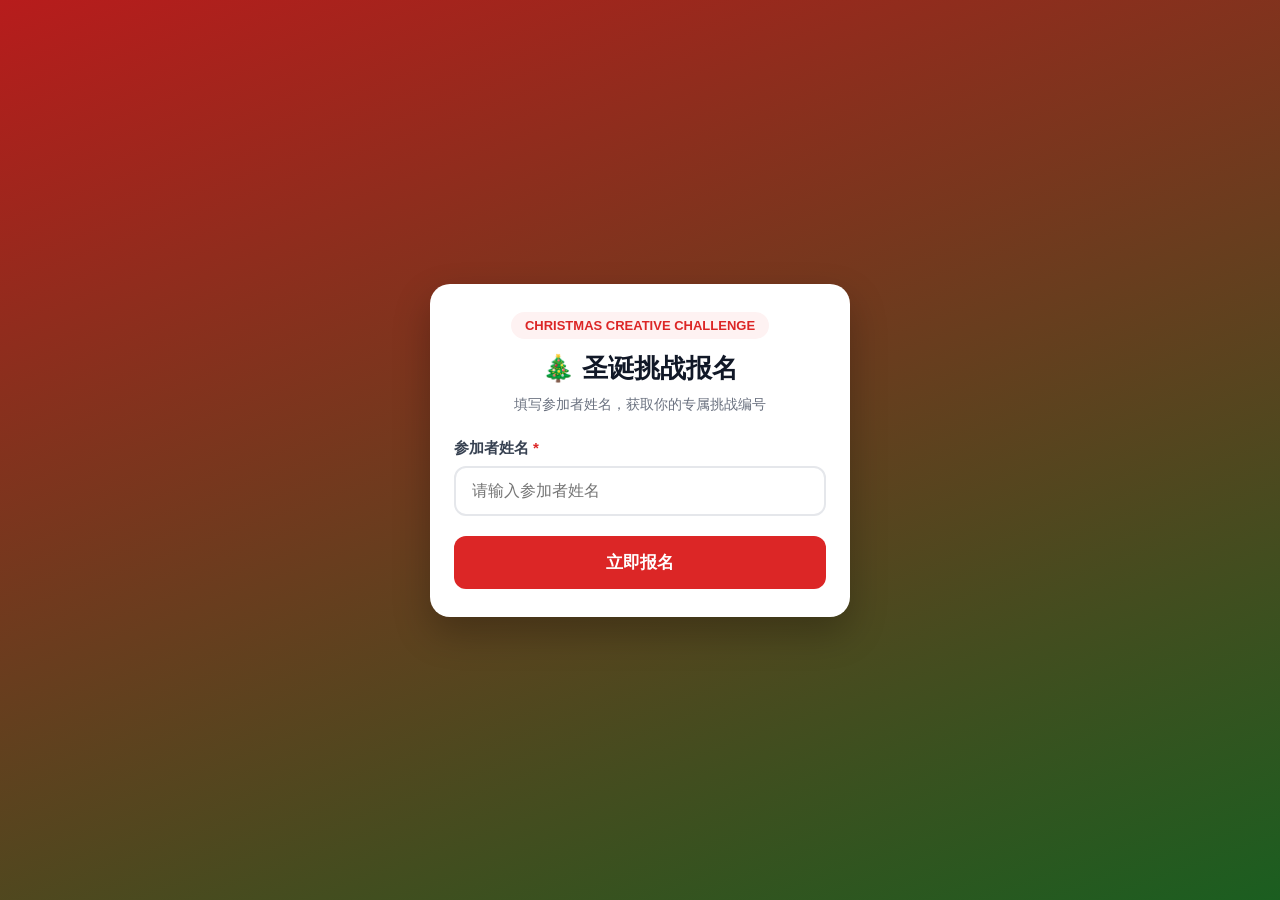
==== index.html @ 4497ebf9 "Publish Christmas Challenge signup page" ====
<!DOCTYPE html>
<html lang="zh-CN">
<head>
  <meta charset="UTF-8">
  <meta name="viewport" content="width=device-width, initial-scale=1.0">
  <title>圣诞挑战报名</title>
  <style>
    * {
      box-sizing: border-box;
      margin: 0;
      padding: 0;
    }
    body {
      font-family: -apple-system, BlinkMacSystemFont, "PingFang SC", "Helvetica Neue", Arial, sans-serif;
      background: linear-gradient(160deg, #b71c1c 0%, #1b5e20 100%);
      min-height: 100vh;
      display: flex;
      align-items: center;
      justify-content: center;
      padding: 20px;
      color: #1f2937;
    }
    .card {
      background: #ffffff;
      width: 100%;
      max-width: 420px;
      border-radius: 20px;
      padding: 28px 24px;
      box-shadow: 0 16px 36px rgba(0, 0, 0, 0.25);
      text-align: center;
    }
    .badge {
      display: inline-block;
      background: #fef2f2;
      color: #dc2626;
      font-weight: 700;
      font-size: 13px;
      padding: 6px 14px;
      border-radius: 999px;
      margin-bottom: 12px;
    }
    h1 {
      font-size: 26px;
      color: #111827;
      margin-bottom: 8px;
      font-weight: 800;
    }
    .subtitle {
      font-size: 14px;
      color: #6b7280;
      margin-bottom: 24px;
      line-height: 1.5;
    }
    .form-group {
      text-align: left;
      margin-bottom: 20px;
    }
    label {
      display: block;
      font-size: 15px;
      font-weight: 600;
      color: #374151;
      margin-bottom: 8px;
    }
    label span.req {
      color: #dc2626;
      margin-left: 4px;
    }
    input[type="text"] {
      width: 100%;
      padding: 14px 16px;
      font-size: 16px;
      border: 2px solid #e5e7eb;
      border-radius: 12px;
      outline: none;
      transition: border-color 0.2s;
    }
    input[type="text"]:focus {
      border-color: #dc2626;
    }
    input[type="text"]:disabled {
      background-color: #f3f4f6;
      color: #6b7280;
    }
    button {
      width: 100%;
      padding: 15px;
      font-size: 17px;
      font-weight: 700;
      color: #ffffff;
      background: #dc2626;
      border: none;
      border-radius: 12px;
      cursor: pointer;
      transition: background 0.2s, transform 0.1s;
    }
    button:hover:not(:disabled) {
      background: #b91c1c;
    }
    button:active:not(:disabled) {
      transform: scale(0.99);
    }
    button:disabled {
      background: #9ca3af;
      cursor: not-allowed;
    }
    .result-box {
      display: none;
      margin-top: 20px;
      padding: 20px 18px;
      border-radius: 14px;
      background: #f0fdf4;
      border: 2px solid #16a34a;
      color: #14532d;
      text-align: center;
    }
    .code-highlight {
      display: block;
      font-size: 40px;
      font-weight: 900;
      color: #dc2626;
      margin: 8px 0 12px;
      letter-spacing: 2px;
    }
    .result-message {
      font-size: 16px;
      font-weight: 700;
      line-height: 1.6;
      word-break: break-word;
    }
    .error-box {
      display: none;
      margin-top: 16px;
      padding: 14px;
      border-radius: 10px;
      background: #fef2f2;
      border: 1px solid #f87171;
      color: #b91c1c;
      font-size: 14px;
      font-weight: 600;
      line-height: 1.5;
      text-align: left;
      word-break: break-word;
    }
  </style>
</head>
<body>
  <div class="card">
    <div class="badge">CHRISTMAS CREATIVE CHALLENGE</div>
    <h1>🎄 圣诞挑战报名</h1>
    <p class="subtitle">填写参加者姓名，获取你的专属挑战编号</p>

    <form id="signupForm" novalidate>
      <div class="form-group">
        <label for="participantName">参加者姓名<span class="req">*</span></label>
        <input
          type="text"
          id="participantName"
          name="name"
          placeholder="请输入参加者姓名"
          maxlength="60"
          required
          autocomplete="off"
        />
      </div>
      <button type="submit" id="submitBtn">立即报名</button>
    </form>

    <div id="errorBox" class="error-box" role="alert"></div>

    <div id="resultBox" class="result-box" role="status">
      <span id="resultCode" class="code-highlight"></span>
      <div id="resultMessage" class="result-message"></div>
    </div>
  </div>

  <script>
    (function() {
      const GAS_EXEC_URL = 'https://script.google.com/macros/s/AKfycbxfQVAGf79pvIgcSy5_MyfU4jjsQDdTYxQaT2eQj0qHs-YBajlebQNaEuhfq14MGN5r/exec';
      const form = document.getElementById('signupForm');
      const nameInput = document.getElementById('participantName');
      const submitBtn = document.getElementById('submitBtn');
      const resultBox = document.getElementById('resultBox');
      const resultCode = document.getElementById('resultCode');
      const resultMessage = document.getElementById('resultMessage');
      const errorBox = document.getElementById('errorBox');

      let isSubmitting = false;

      function setSubmittingState(submitting) {
        isSubmitting = submitting;
        submitBtn.disabled = submitting;
        nameInput.disabled = submitting;
        submitBtn.textContent = submitting ? '正在报名，请稍候' : '立即报名';
      }

      function showError(msg) {
        setSubmittingState(false);
        resultBox.style.display = 'none';
        errorBox.textContent = msg;
        errorBox.style.display = 'block';
      }

      function showSuccess(res) {
        if (!res || !res.ok || !res.code) {
          const detail = (res && res.error) ? ('（' + String(res.error) + '）') : '';
          showError('暂时无法确认报名结果' + detail + '，请联系工作人员核对，避免重复报名。');
          return;
        }
        isSubmitting = true;
        submitBtn.disabled = true;
        nameInput.disabled = true;
        submitBtn.textContent = '已报名，请截图保存';
        errorBox.style.display = 'none';
        resultCode.textContent = String(res.code);
        resultMessage.textContent = res.message
          ? String(res.message)
          : ('报名成功！你的圣诞挑战编号是 ' + String(res.code) + '，请截图保存，到场时出示。');
        resultBox.style.display = 'block';
      }

      function handleFailure(err) {
        const rawMsg = (err && err.message) ? String(err.message) : String(err || '');
        const cleanMsg = rawMsg.replace(/^Error:\s*/i, '').trim();
        showError(
          cleanMsg
            ? ('暂时无法确认报名结果（' + cleanMsg + '），请联系工作人员核对，避免重复报名。')
            : '暂时无法确认报名结果，请联系工作人员核对，避免重复报名。'
        );
      }

      form.addEventListener('submit', async function(e) {
        e.preventDefault();
        if (isSubmitting) {
          return;
        }

        const name = nameInput.value.replace(/[\r\n\t]+/g, ' ').trim();
        if (!name) {
          showError('请输入参加者姓名。');
          nameInput.focus();
          return;
        }
        if (name.length > 60) {
          showError('参加者姓名长度不能超过 60 个字符。');
          nameInput.focus();
          return;
        }

        errorBox.style.display = 'none';
        resultBox.style.display = 'none';
        setSubmittingState(true);

        if (typeof google !== 'undefined' && google.script && google.script.run) {
          google.script.run
            .withSuccessHandler(showSuccess)
            .withFailureHandler(handleFailure)
            .registerParticipant(name);
          return;
        }

        try {
          const resp = await fetch(GAS_EXEC_URL, {
            method: 'POST',
            mode: 'cors',
            credentials: 'omit',
            redirect: 'follow',
            headers: {
              'Content-Type': 'text/plain;charset=utf-8'
            },
            body: JSON.stringify({ name: name })
          });
          if (!resp.ok) {
            throw new Error('HTTP ' + resp.status);
          }
          const data = await resp.json();
          showSuccess(data);
        } catch (err) {
          handleFailure(err);
        }
      });
    })();
  </script>
</body>
</html>
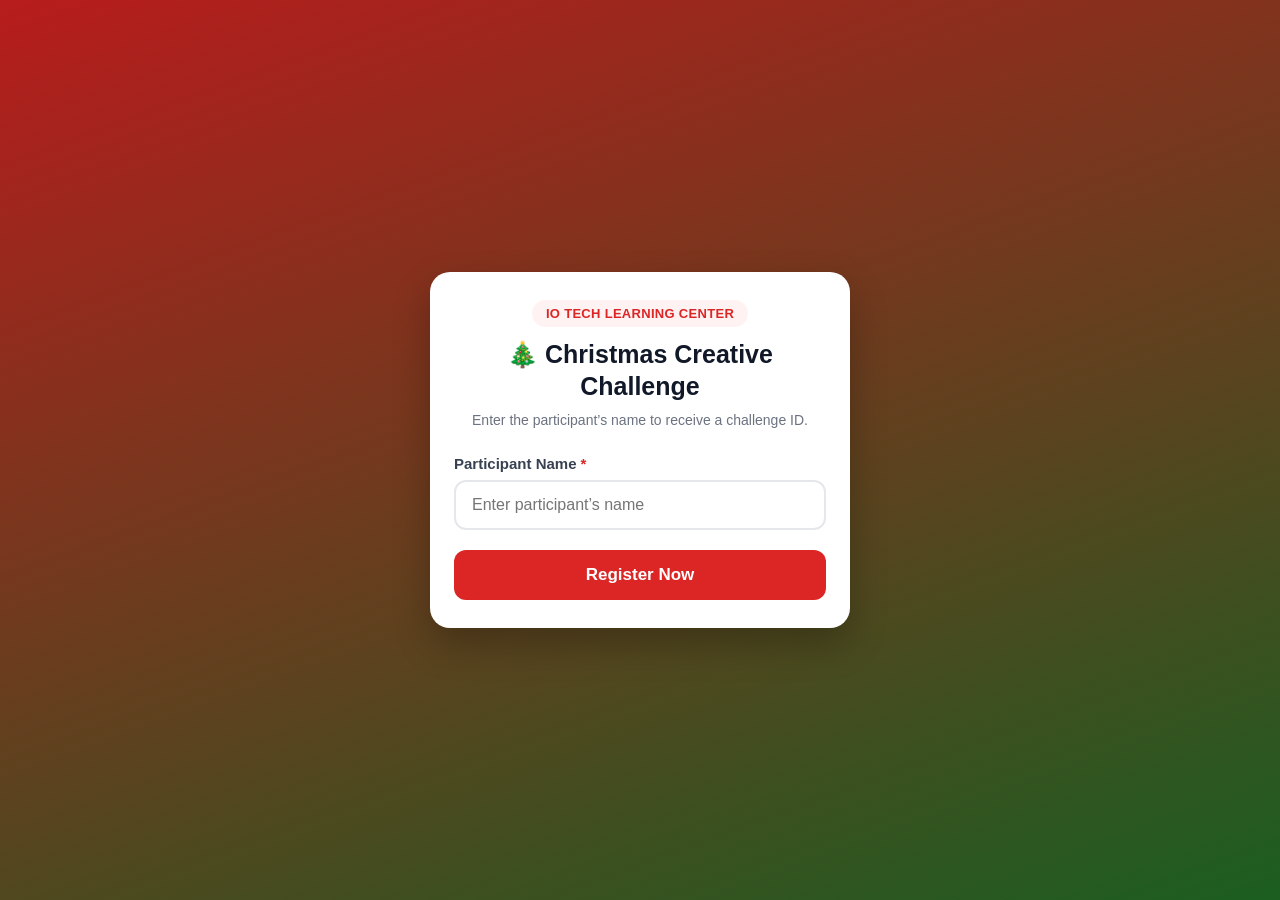
==== commit 0cf7d13a: "Localize registration page to English" ====
--- a/index.html
+++ b/index.html
@@ -1,9 +1,9 @@
 <!DOCTYPE html>
-<html lang="zh-CN">
+<html lang="en">
 <head>
   <meta charset="UTF-8">
   <meta name="viewport" content="width=device-width, initial-scale=1.0">
-  <title>圣诞挑战报名</title>
+  <title>Christmas Creative Challenge Registration</title>
   <style>
     * {
       box-sizing: border-box;
@@ -11,7 +11,7 @@
       padding: 0;
     }
     body {
-      font-family: -apple-system, BlinkMacSystemFont, "PingFang SC", "Helvetica Neue", Arial, sans-serif;
+      font-family: -apple-system, BlinkMacSystemFont, "Segoe UI", Roboto, "Helvetica Neue", Arial, sans-serif;
       background: linear-gradient(160deg, #b71c1c 0%, #1b5e20 100%);
       min-height: 100vh;
       display: flex;
@@ -38,12 +38,14 @@
       padding: 6px 14px;
       border-radius: 999px;
       margin-bottom: 12px;
+      letter-spacing: 0.3px;
     }
     h1 {
-      font-size: 26px;
+      font-size: 25px;
       color: #111827;
       margin-bottom: 8px;
       font-weight: 800;
+      line-height: 1.25;
     }
     .subtitle {
       font-size: 14px;
@@ -146,24 +148,24 @@
 </head>
 <body>
   <div class="card">
-    <div class="badge">CHRISTMAS CREATIVE CHALLENGE</div>
-    <h1>🎄 圣诞挑战报名</h1>
-    <p class="subtitle">填写参加者姓名，获取你的专属挑战编号</p>
+    <div class="badge">IO TECH LEARNING CENTER</div>
+    <h1>🎄 Christmas Creative Challenge</h1>
+    <p class="subtitle">Enter the participant’s name to receive a challenge ID.</p>
 
     <form id="signupForm" novalidate>
       <div class="form-group">
-        <label for="participantName">参加者姓名<span class="req">*</span></label>
+        <label for="participantName">Participant Name<span class="req">*</span></label>
         <input
           type="text"
           id="participantName"
           name="name"
-          placeholder="请输入参加者姓名"
+          placeholder="Enter participant’s name"
           maxlength="60"
           required
           autocomplete="off"
         />
       </div>
-      <button type="submit" id="submitBtn">立即报名</button>
+      <button type="submit" id="submitBtn">Register Now</button>
     </form>
 
     <div id="errorBox" class="error-box" role="alert"></div>
@@ -177,6 +179,11 @@
   <script>
     (function() {
       const GAS_EXEC_URL = 'https://script.google.com/macros/s/AKfycbxfQVAGf79pvIgcSy5_MyfU4jjsQDdTYxQaT2eQj0qHs-YBajlebQNaEuhfq14MGN5r/exec';
+      const MSG_EMPTY_NAME = 'Please enter the participant’s name.';
+      const MSG_LONG_NAME = 'Participant name must be 60 characters or fewer.';
+      const MSG_UNCONFIRMED = 'We couldn’t confirm your registration. Please check with our staff before submitting again to avoid duplicate registrations.';
+      const MSG_UNAVAILABLE = 'The registration service is currently unavailable. Please contact our staff for help.';
+
       const form = document.getElementById('signupForm');
       const nameInput = document.getElementById('participantName');
       const submitBtn = document.getElementById('submitBtn');
@@ -191,7 +198,7 @@
         isSubmitting = submitting;
         submitBtn.disabled = submitting;
         nameInput.disabled = submitting;
-        submitBtn.textContent = submitting ? '正在报名，请稍候' : '立即报名';
+        submitBtn.textContent = submitting ? 'Registering, please wait…' : 'Register Now';
       }
 
       function showError(msg) {
@@ -201,32 +208,47 @@
         errorBox.style.display = 'block';
       }
 
+      function normalizeBackendError(rawErr) {
+        const text = String(rawErr || '').trim();
+        if (!text) {
+          return MSG_UNCONFIRMED;
+        }
+        if (text.indexOf('请输入') !== -1 || /enter the participant/i.test(text)) {
+          return MSG_EMPTY_NAME;
+        }
+        if (text.indexOf('60') !== -1) {
+          return MSG_LONG_NAME;
+        }
+        if (/unavailable|offline/i.test(text)) {
+          return MSG_UNAVAILABLE;
+        }
+        return MSG_UNCONFIRMED;
+      }
+
       function showSuccess(res) {
         if (!res || !res.ok || !res.code) {
-          const detail = (res && res.error) ? ('（' + String(res.error) + '）') : '';
-          showError('暂时无法确认报名结果' + detail + '，请联系工作人员核对，避免重复报名。');
-          return;
-        }
+          if (res && res.error) {
+            showError(normalizeBackendError(res.error));
+          } else {
+            showError(MSG_UNCONFIRMED);
+          }
+          return;
+        }
+        const codeStr = String(res.code).trim();
         isSubmitting = true;
         submitBtn.disabled = true;
         nameInput.disabled = true;
-        submitBtn.textContent = '已报名，请截图保存';
+        submitBtn.textContent = 'Registered — Save Your ID';
         errorBox.style.display = 'none';
-        resultCode.textContent = String(res.code);
-        resultMessage.textContent = res.message
-          ? String(res.message)
-          : ('报名成功！你的圣诞挑战编号是 ' + String(res.code) + '，请截图保存，到场时出示。');
+        resultCode.textContent = codeStr;
+        resultMessage.textContent =
+          'Registration successful! Your challenge ID is ' + codeStr +
+          '. Please take a screenshot and show it when you arrive.';
         resultBox.style.display = 'block';
       }
 
-      function handleFailure(err) {
-        const rawMsg = (err && err.message) ? String(err.message) : String(err || '');
-        const cleanMsg = rawMsg.replace(/^Error:\s*/i, '').trim();
-        showError(
-          cleanMsg
-            ? ('暂时无法确认报名结果（' + cleanMsg + '），请联系工作人员核对，避免重复报名。')
-            : '暂时无法确认报名结果，请联系工作人员核对，避免重复报名。'
-        );
+      function handleFailure() {
+        showError(MSG_UNCONFIRMED);
       }
 
       form.addEventListener('submit', async function(e) {
@@ -237,12 +259,12 @@
 
         const name = nameInput.value.replace(/[\r\n\t]+/g, ' ').trim();
         if (!name) {
-          showError('请输入参加者姓名。');
+          showError(MSG_EMPTY_NAME);
           nameInput.focus();
           return;
         }
         if (name.length > 60) {
-          showError('参加者姓名长度不能超过 60 个字符。');
+          showError(MSG_LONG_NAME);
           nameInput.focus();
           return;
         }
@@ -256,6 +278,11 @@
             .withSuccessHandler(showSuccess)
             .withFailureHandler(handleFailure)
             .registerParticipant(name);
+          return;
+        }
+
+        if (typeof fetch !== 'function' || !GAS_EXEC_URL) {
+          showError(MSG_UNAVAILABLE);
           return;
         }
 
@@ -271,7 +298,8 @@
             body: JSON.stringify({ name: name })
           });
           if (!resp.ok) {
-            throw new Error('HTTP ' + resp.status);
+            showError(MSG_UNCONFIRMED);
+            return;
           }
           const data = await resp.json();
           showSuccess(data);
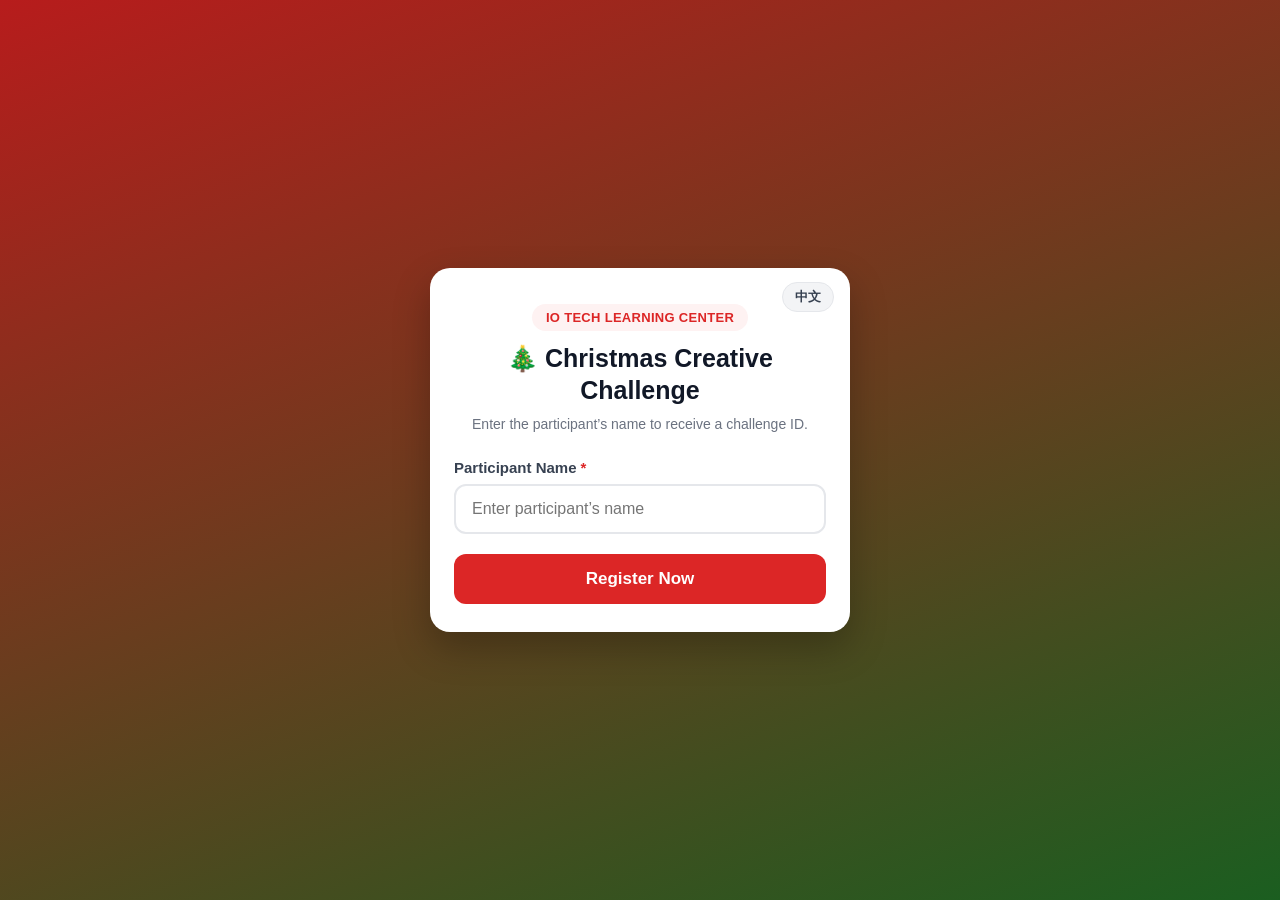
==== commit 9a6253be: "Add Chinese registration page /zh/ and language switcher" ====
--- a/index.html
+++ b/index.html
@@ -21,13 +21,32 @@
       color: #1f2937;
     }
     .card {
+      position: relative;
       background: #ffffff;
       width: 100%;
       max-width: 420px;
       border-radius: 20px;
-      padding: 28px 24px;
+      padding: 36px 24px 28px;
       box-shadow: 0 16px 36px rgba(0, 0, 0, 0.25);
       text-align: center;
+    }
+    .lang-switch {
+      position: absolute;
+      top: 14px;
+      right: 16px;
+      font-size: 13px;
+      font-weight: 600;
+      color: #374151;
+      background: #f3f4f6;
+      padding: 5px 12px;
+      border-radius: 999px;
+      text-decoration: none;
+      border: 1px solid #e5e7eb;
+      transition: background 0.2s, color 0.2s;
+    }
+    .lang-switch:hover {
+      background: #e5e7eb;
+      color: #111827;
     }
     .badge {
       display: inline-block;
@@ -148,6 +167,7 @@
 </head>
 <body>
   <div class="card">
+    <a href="zh/" class="lang-switch" lang="zh-CN">中文</a>
     <div class="badge">IO TECH LEARNING CENTER</div>
     <h1>🎄 Christmas Creative Challenge</h1>
     <p class="subtitle">Enter the participant’s name to receive a challenge ID.</p>
@@ -213,7 +233,7 @@
         if (!text) {
           return MSG_UNCONFIRMED;
         }
-        if (text.indexOf('请输入') !== -1 || /enter the participant/i.test(text)) {
+        if (/enter the participant/i.test(text)) {
           return MSG_EMPTY_NAME;
         }
         if (text.indexOf('60') !== -1) {
